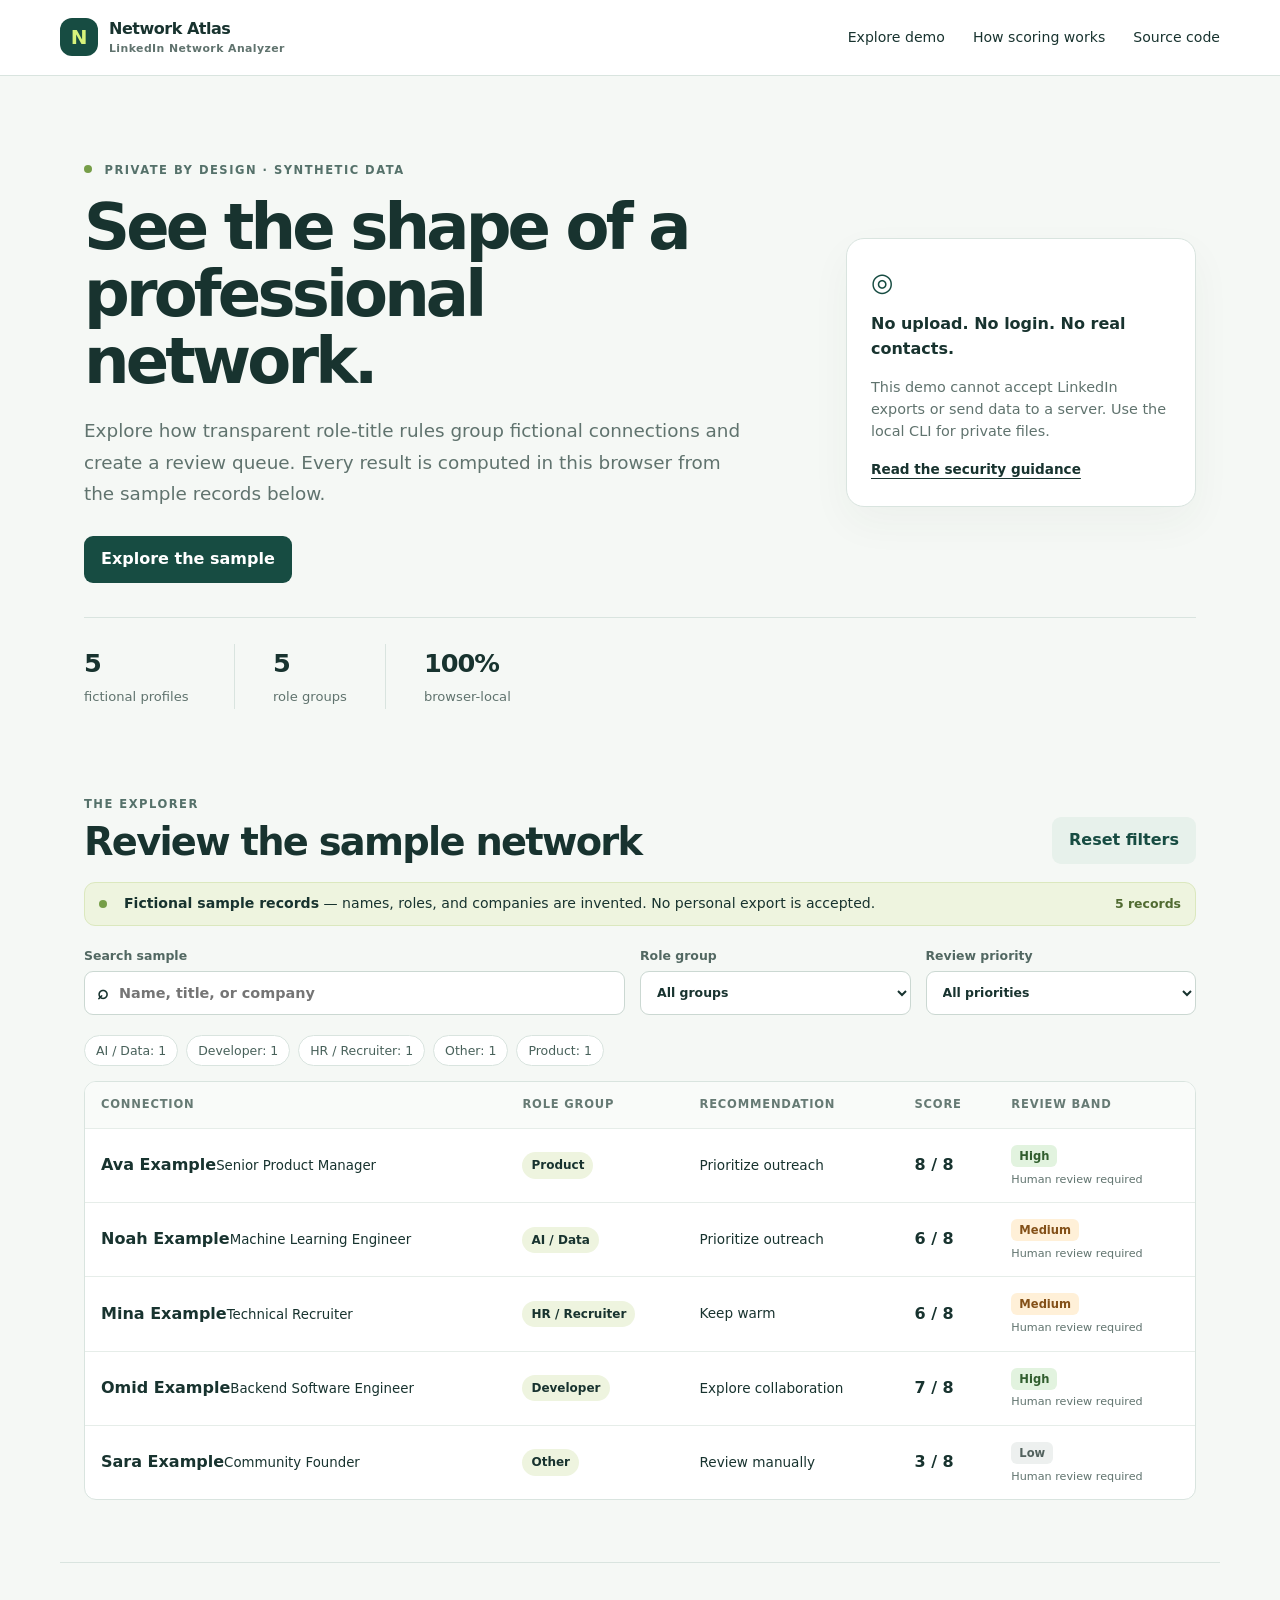
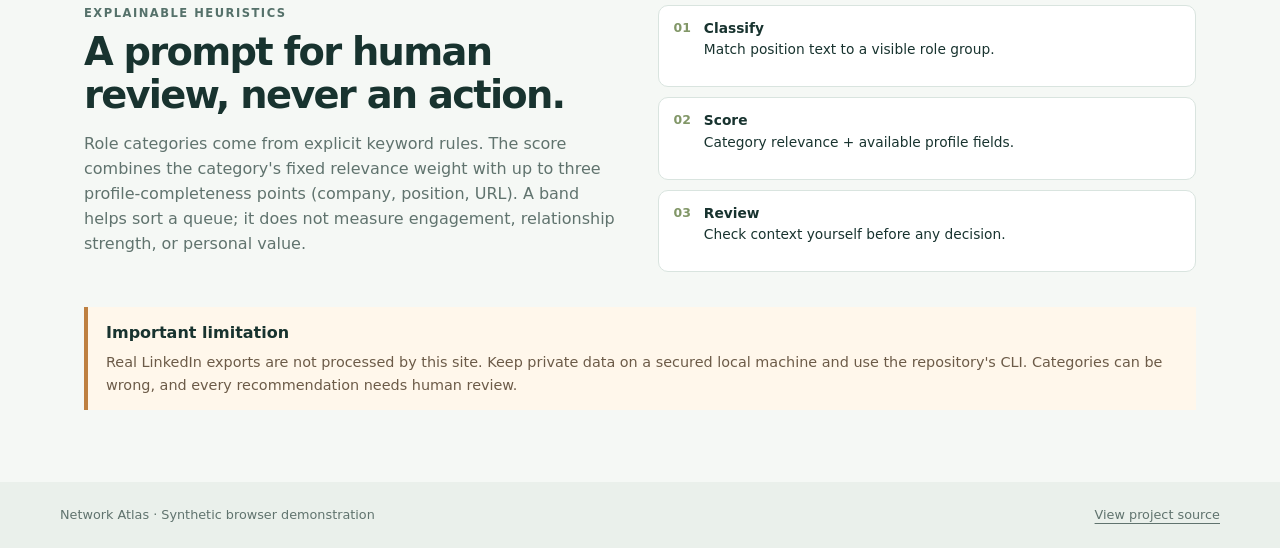
==== docs/index.html @ b071e5e4 "Add interactive network insights Pages demo" ====
<!doctype html>
<html lang="en">
<head>
  <meta charset="utf-8">
  <meta name="viewport" content="width=device-width,initial-scale=1">
  <meta name="referrer" content="no-referrer">
  <meta http-equiv="Content-Security-Policy" content="default-src 'none'; style-src 'self'; script-src 'self'; img-src 'self'; connect-src 'none'; form-action 'none'; base-uri 'none'; object-src 'none">
  <meta name="description" content="Explore explainable, privacy-safe network insights using fictional connection records.">
  <title>Network Atlas — LinkedIn Network Analyzer</title>
  <link rel="icon" href="./favicon.svg" type="image/svg+xml">
  <link rel="stylesheet" href="./style.css">
  <script src="./app.js" defer></script>
</head>
<body>
  <a class="skip-link" href="#workspace">Skip to the demo</a>
  <header class="topbar">
    <a class="brand" href="#top" aria-label="Network Atlas home"><span class="brand-mark" aria-hidden="true">N</span><span>Network Atlas<small>LinkedIn Network Analyzer</small></span></a>
    <nav aria-label="Primary navigation"><a href="#workspace">Explore demo</a><a href="#method">How scoring works</a><a href="https://github.com/AlirezaBelal/linkedin-network-analyzer" rel="noreferrer">Source code</a></nav>
  </header>
  <main id="top">
    <section class="hero" aria-labelledby="page-title">
      <div class="hero-copy"><p class="eyebrow"><span class="pulse"></span> PRIVATE BY DESIGN · SYNTHETIC DATA</p><h1 id="page-title">See the shape of a professional network.</h1><p class="lede">Explore how transparent role-title rules group fictional connections and create a review queue. Every result is computed in this browser from the sample records below.</p><a class="button primary" href="#workspace">Explore the sample</a></div>
      <aside class="privacy-card"><div class="privacy-icon" aria-hidden="true">◎</div><strong>No upload. No login. No real contacts.</strong><p>This demo cannot accept LinkedIn exports or send data to a server. Use the local CLI for private files.</p><a href="https://github.com/AlirezaBelal/linkedin-network-analyzer/blob/master/SECURITY.md" rel="noreferrer">Read the security guidance</a></aside>
      <div class="hero-stats" aria-label="Sample overview"><div><strong id="total-count">0</strong><span>fictional profiles</span></div><div><strong id="category-count">0</strong><span>role groups</span></div><div><strong>100%</strong><span>browser-local</span></div></div>
    </section>
    <section class="workspace" id="workspace" aria-labelledby="workspace-title">
      <div class="section-heading"><div><p class="eyebrow">THE EXPLORER</p><h2 id="workspace-title">Review the sample network</h2></div><button class="button quiet" id="reset" type="button">Reset filters</button></div>
      <div class="sample-banner"><span class="sample-dot" aria-hidden="true"></span><p><strong>Fictional sample records</strong> — names, roles, and companies are invented. No personal export is accepted.</p><span id="result-count" aria-live="polite">5 records</span></div>
      <div class="controls">
        <label class="search-label" for="search">Search sample<span class="search-wrap"><span aria-hidden="true">⌕</span><input id="search" type="search" maxlength="80" placeholder="Name, title, or company"></span></label>
        <label for="category">Role group<select id="category"><option value="all">All groups</option></select></label>
        <label for="priority">Review priority<select id="priority"><option value="all">All priorities</option><option>High</option><option>Medium</option><option>Low</option></select></label>
      </div>
      <div class="insight-row" id="insights" aria-live="polite"></div>
      <div class="table-scroll"><table><caption class="sr-only">Fictional network records and explainable review scores</caption><thead><tr><th scope="col">Connection</th><th scope="col">Role group</th><th scope="col">Recommendation</th><th scope="col">Score</th><th scope="col">Review band</th></tr></thead><tbody id="records"></tbody></table></div>
      <p class="empty" id="empty" hidden>No fictional records match these filters. Clear a filter or reset the explorer.</p>
    </section>
    <section class="method" id="method" aria-labelledby="method-title"><div><p class="eyebrow">EXPLAINABLE HEURISTICS</p><h2 id="method-title">A prompt for human review, never an action.</h2><p>Role categories come from explicit keyword rules. The score combines the category's fixed relevance weight with up to three profile-completeness points (company, position, URL). A band helps sort a queue; it does not measure engagement, relationship strength, or personal value.</p></div><div class="rule-list"><div><span>01</span><p><strong>Classify</strong><br>Match position text to a visible role group.</p></div><div><span>02</span><p><strong>Score</strong><br>Category relevance + available profile fields.</p></div><div><span>03</span><p><strong>Review</strong><br>Check context yourself before any decision.</p></div></div><div class="disclaimer"><strong>Important limitation</strong><p>Real LinkedIn exports are not processed by this site. Keep private data on a secured local machine and use the repository's CLI. Categories can be wrong, and every recommendation needs human review.</p></div></section>
  </main>
  <footer><span>Network Atlas · Synthetic browser demonstration</span><a href="https://github.com/AlirezaBelal/linkedin-network-analyzer" rel="noreferrer">View project source</a></footer>
</body>
</html>
---- docs/style.css ----
:root{color-scheme:light;--ink:#18332f;--muted:#60736e;--line:#d9e4df;--paper:#f5f8f5;--surface:#fff;--green:#174c42;--lime:#d7f27b;--mint:#e7f1eb;--orange:#9b531c;font:16px/1.55 system-ui,-apple-system,"Segoe UI",sans-serif}*{box-sizing:border-box}html{scroll-behavior:smooth}body{margin:0;background:var(--paper);color:var(--ink)}a{color:inherit;text-underline-offset:4px}.skip-link{position:absolute;left:-9999px}.skip-link:focus{left:1rem;top:1rem;z-index:5;background:white;padding:.6rem}.topbar{height:76px;padding:0 max(24px,calc((100% - 1160px)/2));display:flex;align-items:center;justify-content:space-between;background:#fff;border-bottom:1px solid var(--line)}.brand{display:flex;align-items:center;gap:11px;text-decoration:none;font-weight:760;letter-spacing:-.03em}.brand small{display:block;color:var(--muted);font-size:.68rem;font-weight:600;letter-spacing:.04em}.brand-mark{display:grid;place-items:center;width:38px;height:38px;border-radius:12px;background:var(--green);color:var(--lime);font-size:1.25rem}.topbar nav{display:flex;gap:28px;font-size:.88rem}.topbar nav a{text-decoration:none}.topbar nav a:hover{text-decoration:underline}.hero,.workspace,.method{max-width:1160px;margin:auto}.hero{padding:86px 24px 42px;display:grid;grid-template-columns:1fr 350px;gap:30px;align-items:center}.hero-copy{max-width:690px}.eyebrow{font-size:.72rem;letter-spacing:.13em;font-weight:800;color:#55716a;margin:0 0 14px}.pulse,.sample-dot{display:inline-block;width:8px;height:8px;border-radius:50%;background:#769e48;margin-right:7px;vertical-align:1px}h1{font-size:clamp(2.55rem,5vw,4.5rem);line-height:1.05;letter-spacing:-.06em;max-width:760px;margin:0 0 20px}.lede{font-size:1.15rem;line-height:1.7;color:var(--muted);max-width:670px;margin:0 0 27px}.button{border:0;border-radius:9px;padding:11px 17px;font:inherit;font-weight:700;cursor:pointer}.button:focus-visible,input:focus-visible,select:focus-visible,a:focus-visible{outline:3px solid #b16b27;outline-offset:3px}.primary{display:inline-block;background:var(--green);color:#fff;text-decoration:none}.primary:hover{background:#0e3e35}.quiet{background:var(--mint);color:var(--green)}.privacy-card{padding:24px;border:1px solid var(--line);border-radius:18px;background:var(--surface);box-shadow:0 16px 42px #2349370b}.privacy-icon{font-size:1.6rem;color:var(--green);margin-bottom:9px}.privacy-card p{font-size:.9rem;color:var(--muted)}.privacy-card a{font-size:.85rem;font-weight:700}.hero-stats{grid-column:1/-1;display:flex;gap:0;border-top:1px solid var(--line);padding-top:26px;margin-top:4px}.hero-stats div{min-width:150px;padding-right:38px}.hero-stats div+div{border-left:1px solid var(--line);padding-left:38px}.hero-stats strong{display:block;font-size:1.6rem;letter-spacing:-.04em}.hero-stats span{font-size:.82rem;color:var(--muted)}.workspace{padding:45px 24px 62px}.section-heading{display:flex;justify-content:space-between;align-items:end;margin-bottom:18px}.section-heading h2,.method h2{font-size:clamp(1.8rem,3vw,2.5rem);letter-spacing:-.045em;line-height:1.13;margin:0}.section-heading .eyebrow,.method .eyebrow{margin-bottom:7px}.sample-banner{display:flex;align-items:center;gap:10px;background:#eef4df;border:1px solid #dbe8be;border-radius:11px;padding:10px 14px;margin-bottom:18px;font-size:.88rem}.sample-banner p{margin:0;flex:1}.sample-banner>span:last-child{font-size:.78rem;font-weight:700;color:#506a31;white-space:nowrap}.controls{display:grid;grid-template-columns:2fr 1fr 1fr;gap:15px;margin:20px 0}.controls label{font-size:.78rem;font-weight:750;color:#526862}.controls select,.search-wrap{display:flex;width:100%;margin-top:6px;height:44px;align-items:center;border:1px solid #cbd8d2;border-radius:9px;background:#fff;padding:0 12px;color:var(--ink);font:inherit}.controls select{display:block}.search-wrap{gap:9px;font-size:1.2rem}.search-wrap input{width:100%;border:0;outline:0;font:inherit;font-size:.9rem;color:var(--ink)}.insight-row{display:flex;flex-wrap:wrap;gap:8px;margin:15px 0}.insight-chip{background:#fff;border:1px solid var(--line);border-radius:999px;padding:5px 11px;font-size:.78rem;color:#48615a}.table-scroll{overflow:auto;background:#fff;border:1px solid var(--line);border-radius:12px}table{width:100%;border-collapse:collapse;text-align:left;min-width:720px}th,td{padding:14px 16px;border-bottom:1px solid #e6ede9}th{font-size:.72rem;text-transform:uppercase;letter-spacing:.07em;color:#667a74;background:#f9fbf9}tbody tr:last-child td{border-bottom:0}.person{font-weight:750}.person small{display:block;color:var(--muted);font-weight:450}.group{display:inline-block;background:#eef4df;border-radius:999px;padding:4px 9px;font-size:.75rem;font-weight:700}.recommendation{font-size:.85rem}.score{font-variant-numeric:tabular-nums;font-weight:750}.band{font-size:.72rem;font-weight:800;padding:4px 8px;border-radius:6px}.band.high{background:#e2f3df;color:#315e2e}.band.medium{background:#fff0d8;color:#835018}.band.low{background:#edf0ef;color:#53625e}.review-note{display:block;color:var(--muted);font-size:.7rem;margin-top:3px}.empty{padding:25px;text-align:center;color:var(--muted)}.method{padding:42px 24px 72px;display:grid;grid-template-columns:1fr 1fr;gap:35px;border-top:1px solid var(--line)}.method>div:first-child p:last-child{color:var(--muted);max-width:570px}.rule-list{display:grid;gap:10px}.rule-list>div{display:flex;gap:13px;align-items:start;background:#fff;border:1px solid var(--line);border-radius:10px;padding:12px 15px}.rule-list>div>span{font-size:.78rem;font-weight:800;color:#829768}.rule-list p{margin:0;font-size:.86rem}.disclaimer{grid-column:1/-1;border-left:4px solid #be8041;background:#fff7eb;padding:14px 18px}.disclaimer p{margin:5px 0 0;color:#6c5b48;font-size:.9rem}footer{padding:23px max(24px,calc((100% - 1160px)/2));display:flex;justify-content:space-between;background:#eaf0eb;font-size:.8rem;color:var(--muted)}.sr-only{position:absolute;width:1px;height:1px;padding:0;margin:-1px;overflow:hidden;clip:rect(0,0,0,0);white-space:nowrap;border:0}@media(max-width:760px){.topbar{height:auto;min-height:68px;padding:12px 18px;align-items:flex-start}.topbar nav{gap:12px;flex-wrap:wrap;justify-content:flex-end;font-size:.75rem;max-width:240px}.hero{padding:58px 18px 25px;grid-template-columns:1fr}.privacy-card{max-width:480px}.hero-stats{grid-column:auto;flex-wrap:wrap;gap:15px}.hero-stats div{padding-right:20px;min-width:110px}.hero-stats div+div{padding-left:20px}.workspace{padding:30px 14px 40px}.section-heading{align-items:center}.controls{grid-template-columns:1fr}.method{padding:36px 18px 48px;grid-template-columns:1fr}.disclaimer{grid-column:auto}footer{padding:18px;gap:10px;flex-wrap:wrap}}@media(prefers-reduced-motion:reduce){html{scroll-behavior:auto}}
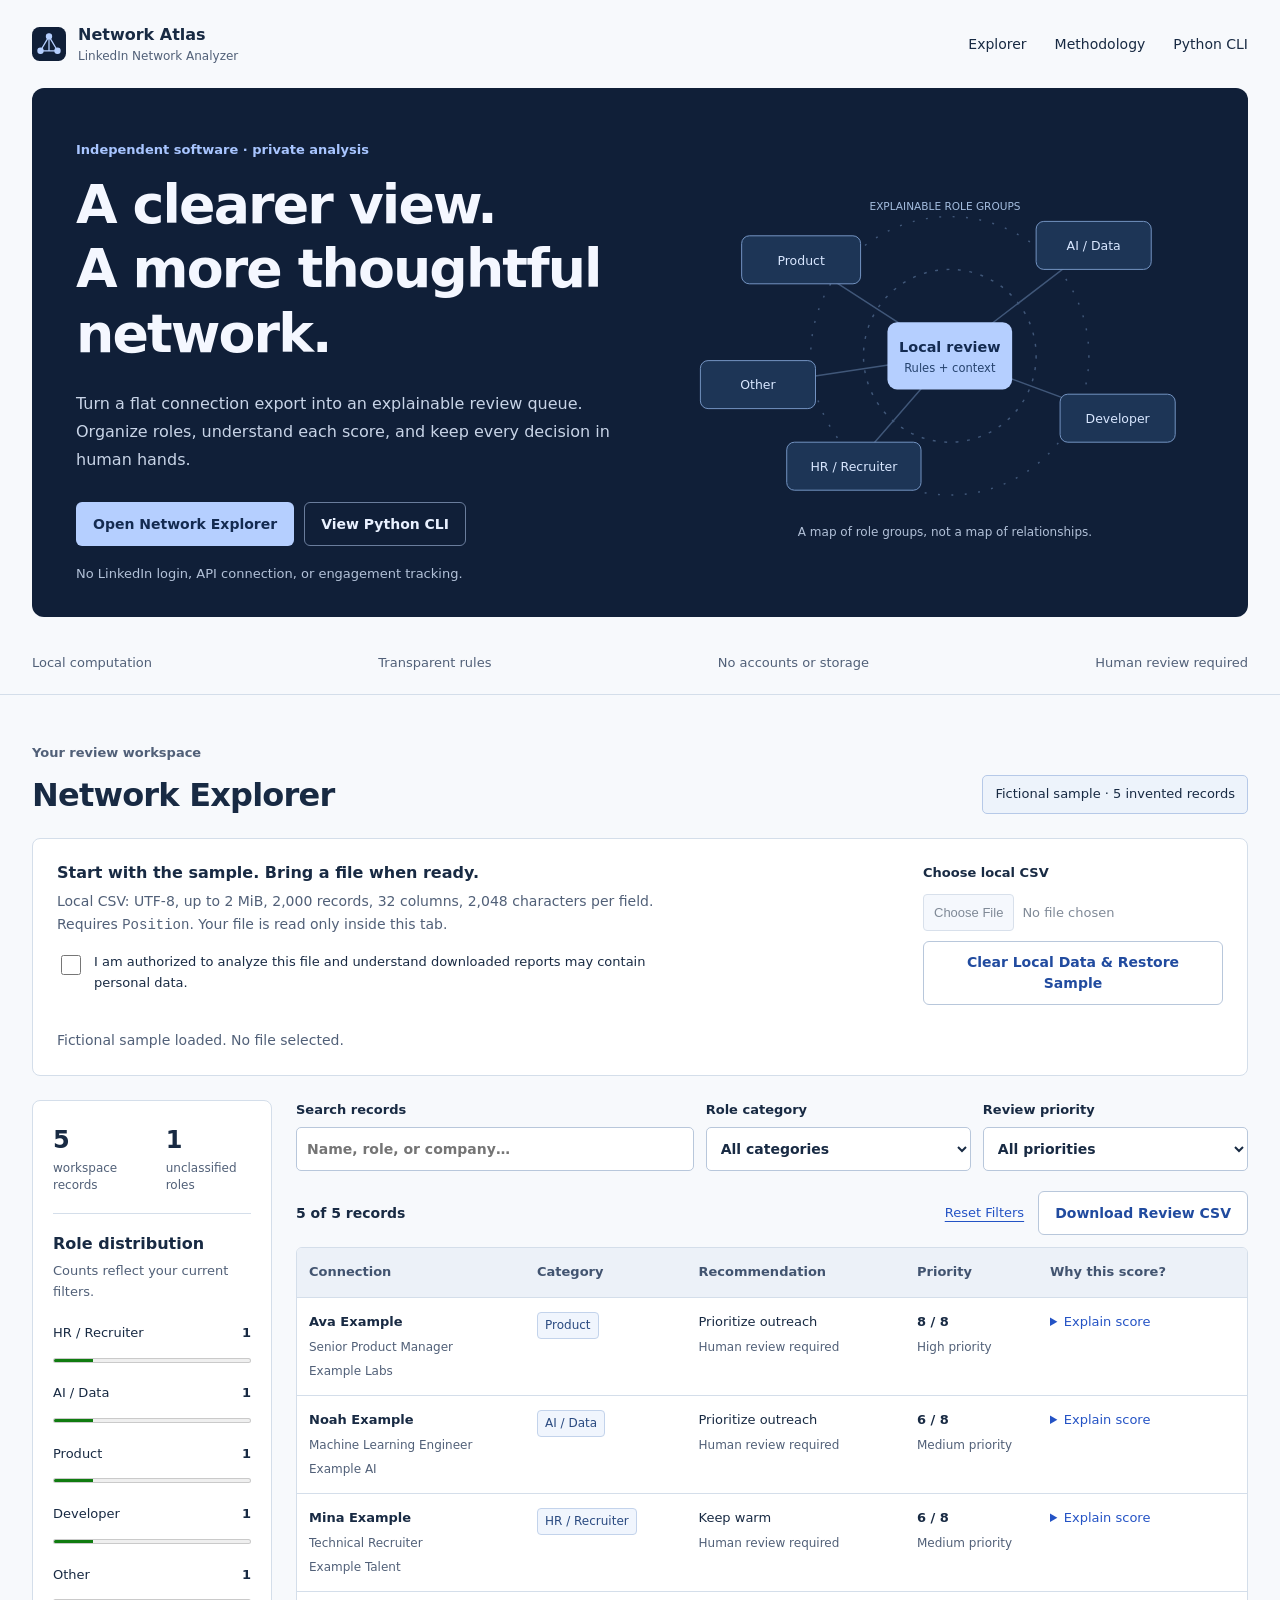
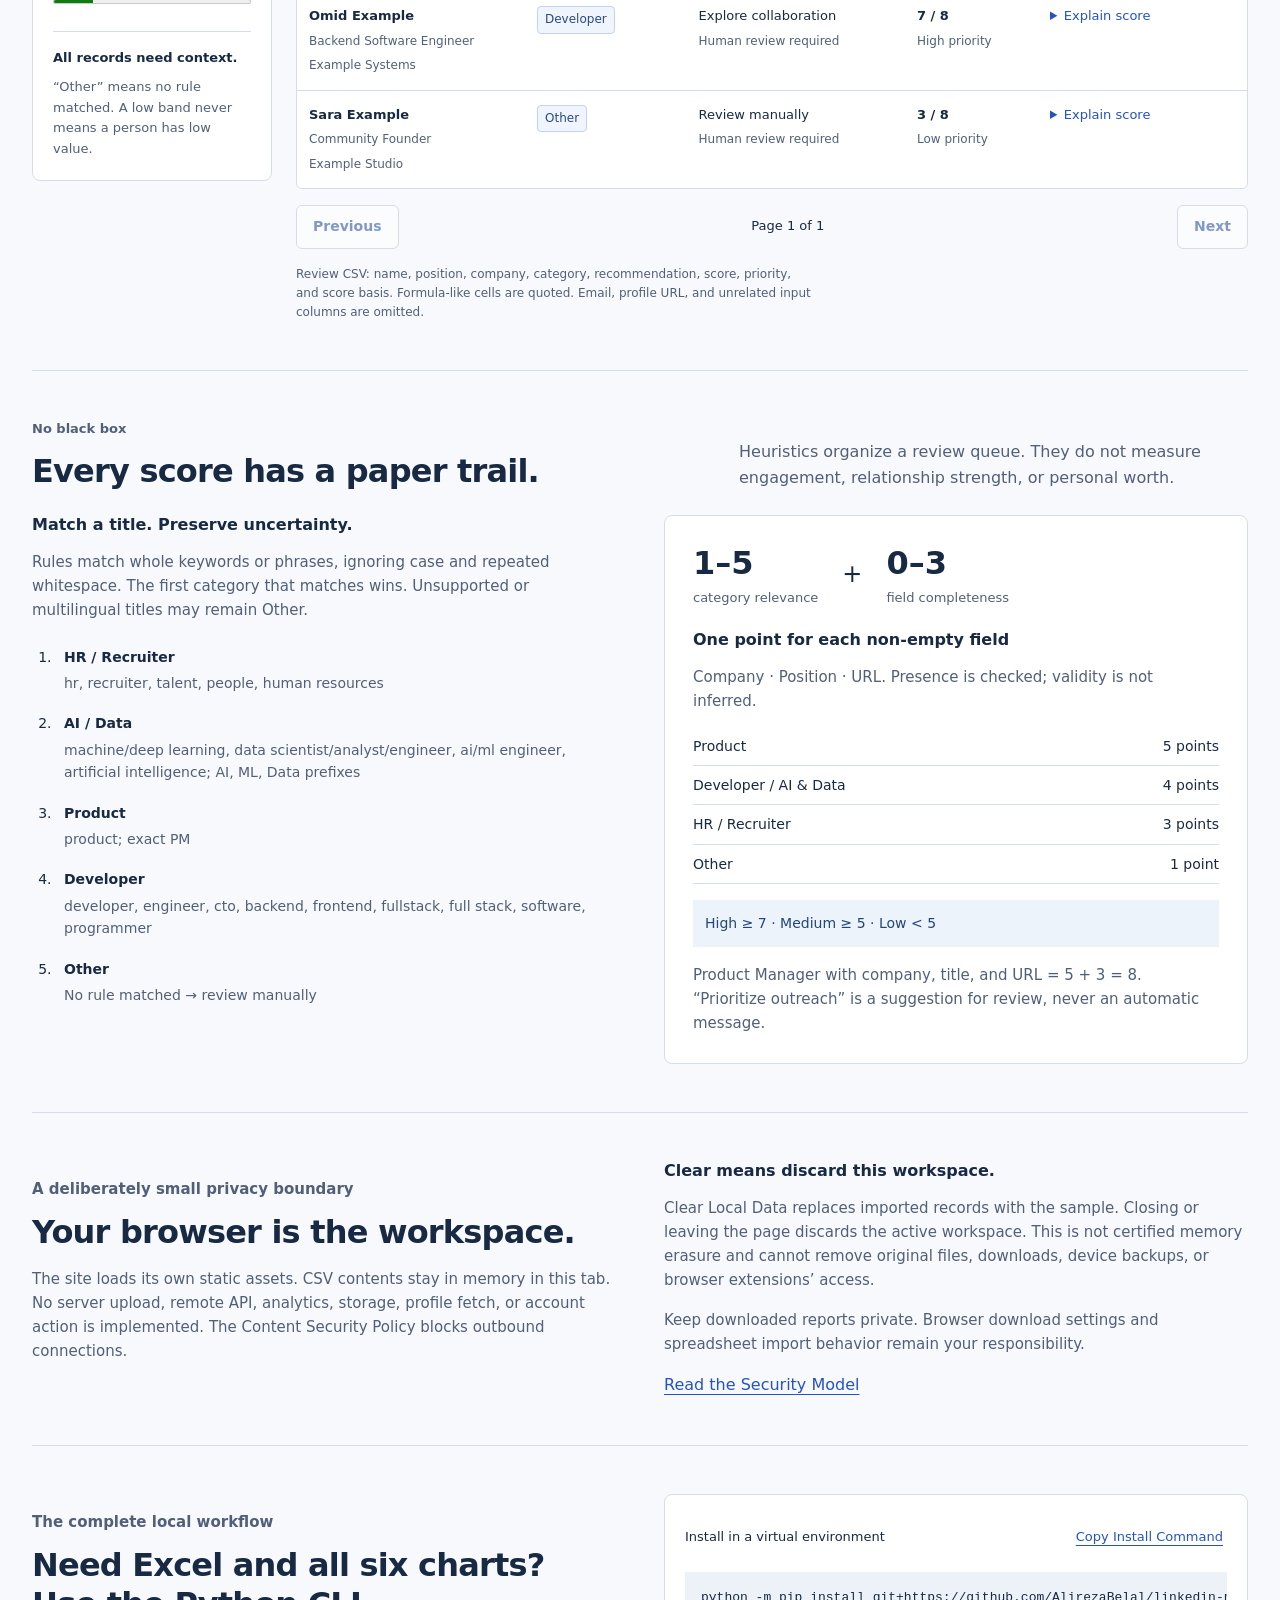
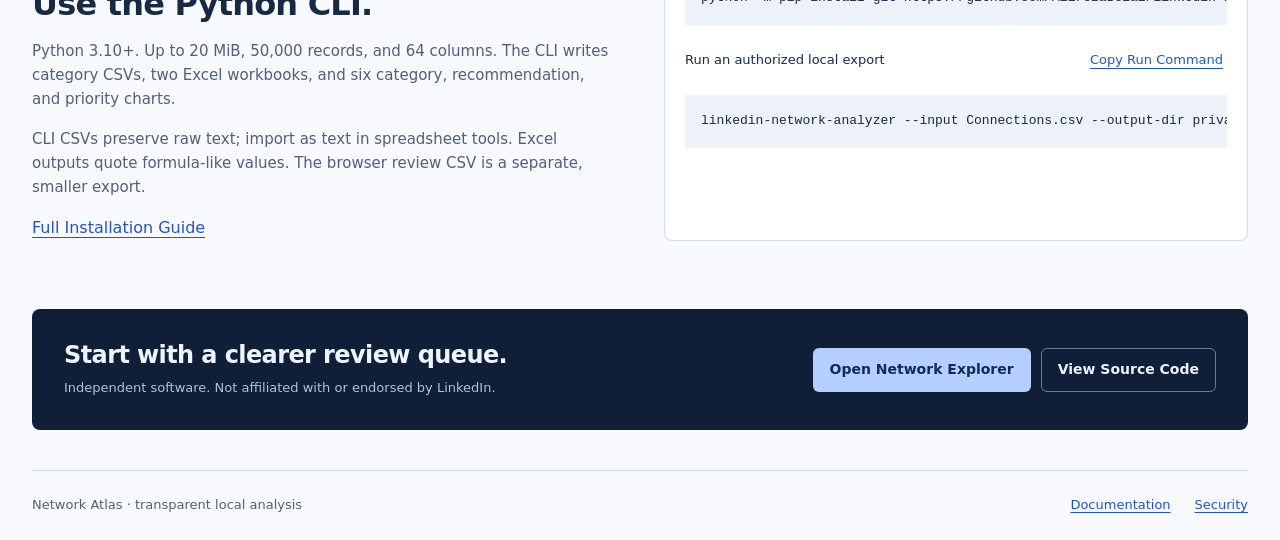
==== commit 9d4fdd4f: "Release Network Atlas local CSV workspace and explainable rule hardening" ====
--- a/docs/index.html
+++ b/docs/index.html
@@ -1,43 +1,19 @@
 <!doctype html>
-<html lang="en">
-<head>
-  <meta charset="utf-8">
-  <meta name="viewport" content="width=device-width,initial-scale=1">
-  <meta name="referrer" content="no-referrer">
-  <meta http-equiv="Content-Security-Policy" content="default-src 'none'; style-src 'self'; script-src 'self'; img-src 'self'; connect-src 'none'; form-action 'none'; base-uri 'none'; object-src 'none">
-  <meta name="description" content="Explore explainable, privacy-safe network insights using fictional connection records.">
-  <title>Network Atlas — LinkedIn Network Analyzer</title>
-  <link rel="icon" href="./favicon.svg" type="image/svg+xml">
-  <link rel="stylesheet" href="./style.css">
-  <script src="./app.js" defer></script>
-</head>
-<body>
-  <a class="skip-link" href="#workspace">Skip to the demo</a>
-  <header class="topbar">
-    <a class="brand" href="#top" aria-label="Network Atlas home"><span class="brand-mark" aria-hidden="true">N</span><span>Network Atlas<small>LinkedIn Network Analyzer</small></span></a>
-    <nav aria-label="Primary navigation"><a href="#workspace">Explore demo</a><a href="#method">How scoring works</a><a href="https://github.com/AlirezaBelal/linkedin-network-analyzer" rel="noreferrer">Source code</a></nav>
-  </header>
-  <main id="top">
-    <section class="hero" aria-labelledby="page-title">
-      <div class="hero-copy"><p class="eyebrow"><span class="pulse"></span> PRIVATE BY DESIGN · SYNTHETIC DATA</p><h1 id="page-title">See the shape of a professional network.</h1><p class="lede">Explore how transparent role-title rules group fictional connections and create a review queue. Every result is computed in this browser from the sample records below.</p><a class="button primary" href="#workspace">Explore the sample</a></div>
-      <aside class="privacy-card"><div class="privacy-icon" aria-hidden="true">◎</div><strong>No upload. No login. No real contacts.</strong><p>This demo cannot accept LinkedIn exports or send data to a server. Use the local CLI for private files.</p><a href="https://github.com/AlirezaBelal/linkedin-network-analyzer/blob/master/SECURITY.md" rel="noreferrer">Read the security guidance</a></aside>
-      <div class="hero-stats" aria-label="Sample overview"><div><strong id="total-count">0</strong><span>fictional profiles</span></div><div><strong id="category-count">0</strong><span>role groups</span></div><div><strong>100%</strong><span>browser-local</span></div></div>
-    </section>
-    <section class="workspace" id="workspace" aria-labelledby="workspace-title">
-      <div class="section-heading"><div><p class="eyebrow">THE EXPLORER</p><h2 id="workspace-title">Review the sample network</h2></div><button class="button quiet" id="reset" type="button">Reset filters</button></div>
-      <div class="sample-banner"><span class="sample-dot" aria-hidden="true"></span><p><strong>Fictional sample records</strong> — names, roles, and companies are invented. No personal export is accepted.</p><span id="result-count" aria-live="polite">5 records</span></div>
-      <div class="controls">
-        <label class="search-label" for="search">Search sample<span class="search-wrap"><span aria-hidden="true">⌕</span><input id="search" type="search" maxlength="80" placeholder="Name, title, or company"></span></label>
-        <label for="category">Role group<select id="category"><option value="all">All groups</option></select></label>
-        <label for="priority">Review priority<select id="priority"><option value="all">All priorities</option><option>High</option><option>Medium</option><option>Low</option></select></label>
-      </div>
-      <div class="insight-row" id="insights" aria-live="polite"></div>
-      <div class="table-scroll"><table><caption class="sr-only">Fictional network records and explainable review scores</caption><thead><tr><th scope="col">Connection</th><th scope="col">Role group</th><th scope="col">Recommendation</th><th scope="col">Score</th><th scope="col">Review band</th></tr></thead><tbody id="records"></tbody></table></div>
-      <p class="empty" id="empty" hidden>No fictional records match these filters. Clear a filter or reset the explorer.</p>
-    </section>
-    <section class="method" id="method" aria-labelledby="method-title"><div><p class="eyebrow">EXPLAINABLE HEURISTICS</p><h2 id="method-title">A prompt for human review, never an action.</h2><p>Role categories come from explicit keyword rules. The score combines the category's fixed relevance weight with up to three profile-completeness points (company, position, URL). A band helps sort a queue; it does not measure engagement, relationship strength, or personal value.</p></div><div class="rule-list"><div><span>01</span><p><strong>Classify</strong><br>Match position text to a visible role group.</p></div><div><span>02</span><p><strong>Score</strong><br>Category relevance + available profile fields.</p></div><div><span>03</span><p><strong>Review</strong><br>Check context yourself before any decision.</p></div></div><div class="disclaimer"><strong>Important limitation</strong><p>Real LinkedIn exports are not processed by this site. Keep private data on a secured local machine and use the repository's CLI. Categories can be wrong, and every recommendation needs human review.</p></div></section>
-  </main>
-  <footer><span>Network Atlas · Synthetic browser demonstration</span><a href="https://github.com/AlirezaBelal/linkedin-network-analyzer" rel="noreferrer">View project source</a></footer>
-</body>
-</html>
-
+<html lang="en"><head><meta charset="utf-8"><meta name="viewport" content="width=device-width,initial-scale=1"><meta name="referrer" content="no-referrer">
+<meta http-equiv="Content-Security-Policy" content="default-src 'none'; style-src 'self'; script-src 'self'; img-src 'self'; connect-src 'none'; form-action 'none'; base-uri 'none'; object-src 'none'">
+<title>Network Atlas — Local, Explainable Network Review</title><meta name="description" content="Organize an authorized connection export in your browser or Python CLI. Transparent rules, explainable review scores, no LinkedIn connection."><link rel="canonical" href="https://alirezabelal.github.io/linkedin-network-analyzer/"><meta property="og:title" content="Network Atlas"><meta property="og:description" content="A clear review queue. A private workspace. Transparent rules."><meta property="og:type" content="website"><meta name="theme-color" content="#101f38"><link rel="icon" href="./favicon.svg" type="image/svg+xml"><link rel="stylesheet" href="./style.css"><script src="./app.js" defer></script></head>
+<body><a class="skip" href="#workspace">Skip to Network Explorer</a><header class="topbar shell"><a class="brand" href="#top"><img src="./favicon.svg" width="34" height="34" alt=""><span>Network Atlas<small>LinkedIn Network Analyzer</small></span></a><nav aria-label="Primary"><a href="#workspace">Explorer</a><a href="#method">Methodology</a><a href="#install">Python CLI</a></nav></header>
+<main id="top"><section class="hero shell" aria-labelledby="page-title"><div><p class="kicker">Independent software · private analysis</p><h1 id="page-title">A clearer view.<br>A more thoughtful network.</h1><p class="lede">Turn a flat connection export into an explainable review queue. Organize roles, understand each score, and keep every decision in human hands.</p><div class="actions"><a class="button primary" href="#workspace">Open Network Explorer</a><a class="button inverse" href="https://github.com/AlirezaBelal/linkedin-network-analyzer">View Python CLI</a></div><p class="hero-note">No LinkedIn login, API connection, or engagement tracking.</p></div><figure class="atlas"><img src="./atlas.svg" width="540" height="350" alt="Five rule-based role groups around a local review workspace; schematic, not a relationship graph."><figcaption>A map of role groups, not a map of relationships.</figcaption></figure></section>
+<div class="trust"><div class="shell trust-inner"><span>Local computation</span><span>Transparent rules</span><span>No accounts or storage</span><span>Human review required</span></div></div>
+<section id="workspace" class="workspace shell" aria-labelledby="workspace-title" tabindex="-1"><div class="section-head"><div><p class="kicker">Your review workspace</p><h2 id="workspace-title">Network Explorer</h2></div><span class="status" id="dataset-label">Fictional sample · 5 invented records</span></div><noscript><p class="notice">JavaScript is required for the explorer. Use the Python CLI below instead.</p></noscript>
+<div class="local-panel"><div><h3>Start with the sample. Bring a file when ready.</h3><p>Local CSV: UTF-8, up to 2 MiB, 2,000 records, 32 columns, 2,048 characters per field. Requires <code>Position</code>. Your file is read only inside this tab.</p><label class="consent"><input id="consent" type="checkbox"> I am authorized to analyze this file and understand downloaded reports may contain personal data.</label></div><div class="file-actions"><label for="local-file">Choose local CSV</label><input id="local-file" type="file" accept=".csv,text/csv" disabled aria-describedby="file-state"><button id="restore" class="button quiet" type="button">Clear Local Data &amp; Restore Sample</button></div><p id="file-state" class="file-state" role="status" aria-live="polite">Fictional sample loaded. No file selected.</p><p id="file-error" class="error" tabindex="-1" role="alert" hidden></p></div>
+<div class="workspace-grid"><aside class="overview" aria-label="Filtered role distribution"><div class="stat-line"><div><strong id="total-count">5</strong><span>workspace records</span></div><div><strong id="review-count">1</strong><span>unclassified roles</span></div></div><h3>Role distribution</h3><p>Counts reflect your current filters.</p><ul id="distribution" class="distribution"></ul><div class="side-note"><strong>All records need context.</strong><p>“Other” means no rule matched. A low band never means a person has low value.</p></div></aside>
+<div class="results"><div class="controls"><label for="search">Search records<input id="search" name="search" type="search" maxlength="120" autocomplete="off" placeholder="Name, role, or company…"></label><label for="category">Role category<select id="category" name="category"><option value="all">All categories</option></select></label><label for="priority">Review priority<select id="priority" name="priority"><option value="all">All priorities</option><option>High</option><option>Medium</option><option>Low</option></select></label></div>
+<div class="result-toolbar"><h3 id="results-heading" tabindex="-1"><span id="result-count" role="status" aria-live="polite">5 records</span></h3><div class="actions"><button id="reset" class="text-button" type="button">Reset Filters</button><button id="export" class="button quiet" type="button">Download Review CSV</button></div></div>
+<div class="table-wrap" tabindex="0" role="region" aria-label="Network review results; scroll horizontally if needed"><table><caption class="sr-only">Role categories, recommendations, and score explanations. No profile URLs are opened.</caption><thead><tr><th scope="col">Connection</th><th scope="col">Category</th><th scope="col">Recommendation</th><th scope="col">Priority</th><th scope="col">Why this score?</th></tr></thead><tbody id="records"></tbody></table></div>
+<div id="empty" class="empty" hidden><h3>No records match these filters.</h3><p>Try a broader search or clear the category and priority selections.</p><button id="empty-reset" class="button quiet" type="button">Clear Filters</button></div><div class="pagination"><button id="prev" class="button quiet" type="button">Previous</button><span id="page-count">Page 1 of 1</span><button id="next" class="button quiet" type="button">Next</button></div><p class="caption">Review CSV: name, position, company, category, recommendation, score, priority, and score basis. Formula-like cells are quoted. Email, profile URL, and unrelated input columns are omitted.</p></div></div></section>
+<section id="method" class="method shell"><div class="section-head"><div><p class="kicker">No black box</p><h2>Every score has a paper trail.</h2></div><p>Heuristics organize a review queue. They do not measure engagement, relationship strength, or personal worth.</p></div><div class="method-grid"><div><h3>Match a title. Preserve uncertainty.</h3><p>Rules match whole keywords or phrases, ignoring case and repeated whitespace. The first category that matches wins. Unsupported or multilingual titles may remain Other.</p><ol class="rule-order"><li><strong>HR / Recruiter</strong><span>hr, recruiter, talent, people, human resources</span></li><li><strong>AI / Data</strong><span>machine/deep learning, data scientist/analyst/engineer, ai/ml engineer, artificial intelligence; AI, ML, Data prefixes</span></li><li><strong>Product</strong><span>product; exact PM</span></li><li><strong>Developer</strong><span>developer, engineer, cto, backend, frontend, fullstack, full stack, software, programmer</span></li><li><strong>Other</strong><span>No rule matched → review manually</span></li></ol></div><div class="score-panel"><p class="formula"><span>1–5<small>category relevance</small></span><b>+</b><span>0–3<small>field completeness</small></span></p><h3>One point for each non-empty field</h3><p>Company · Position · URL. Presence is checked; validity is not inferred.</p><dl><div><dt>Product</dt><dd>5 points</dd></div><div><dt>Developer / AI &amp; Data</dt><dd>4 points</dd></div><div><dt>HR / Recruiter</dt><dd>3 points</dd></div><div><dt>Other</dt><dd>1 point</dd></div></dl><p class="bands">High ≥ 7 · Medium ≥ 5 · Low &lt; 5</p><p>Product Manager with company, title, and URL = 5 + 3 = 8. “Prioritize outreach” is a suggestion for review, never an automatic message.</p></div></div></section>
+<section id="privacy" class="privacy shell"><div><p class="kicker">A deliberately small privacy boundary</p><h2>Your browser is the workspace.</h2><p>The site loads its own static assets. CSV contents stay in memory in this tab. No server upload, remote API, analytics, storage, profile fetch, or account action is implemented. The Content Security Policy blocks outbound connections.</p></div><div><h3>Clear means discard this workspace.</h3><p>Clear Local Data replaces imported records with the sample. Closing or leaving the page discards the active workspace. This is not certified memory erasure and cannot remove original files, downloads, device backups, or browser extensions’ access.</p><p>Keep downloaded reports private. Browser download settings and spreadsheet import behavior remain your responsibility.</p><a href="https://github.com/AlirezaBelal/linkedin-network-analyzer/blob/master/SECURITY.md">Read the Security Model</a></div></section>
+<section id="install" class="install shell"><div><p class="kicker">The complete local workflow</p><h2>Need Excel and all six charts?<br>Use the Python CLI.</h2><p>Python 3.10+. Up to 20 MiB, 50,000 records, and 64 columns. The CLI writes category CSVs, two Excel workbooks, and six category, recommendation, and priority charts.</p><p>CLI CSVs preserve raw text; import as text in spreadsheet tools. Excel outputs quote formula-like values. The browser review CSV is a separate, smaller export.</p><a href="https://github.com/AlirezaBelal/linkedin-network-analyzer#quick-start">Full Installation Guide</a></div><div class="commands"><div><span>Install in a virtual environment</span><button type="button" data-copy="install-command" class="text-button">Copy Install Command</button></div><pre><code id="install-command">python -m pip install git+https://github.com/AlirezaBelal/linkedin-network-analyzer.git</code></pre><div><span>Run an authorized local export</span><button type="button" data-copy="run-command" class="text-button">Copy Run Command</button></div><pre><code id="run-command">linkedin-network-analyzer --input Connections.csv --output-dir private-output --step all</code></pre><p id="copy-state" role="status" aria-live="polite"></p></div></section>
+<section class="final shell"><div><h2>Start with a clearer review queue.</h2><p>Independent software. Not affiliated with or endorsed by LinkedIn.</p></div><div class="actions"><a class="button primary" href="#workspace">Open Network Explorer</a><a class="button inverse" href="https://github.com/AlirezaBelal/linkedin-network-analyzer">View Source Code</a></div></section></main>
+<footer class="shell"><span>Network Atlas · transparent local analysis</span><a href="https://github.com/AlirezaBelal/linkedin-network-analyzer/blob/master/README.md">Documentation</a><a href="https://github.com/AlirezaBelal/linkedin-network-analyzer/blob/master/SECURITY.md">Security</a></footer></body></html>
--- a/docs/style.css
+++ b/docs/style.css
@@ -1,2 +1,3 @@
-:root{color-scheme:light;--ink:#18332f;--muted:#60736e;--line:#d9e4df;--paper:#f5f8f5;--surface:#fff;--green:#174c42;--lime:#d7f27b;--mint:#e7f1eb;--orange:#9b531c;font:16px/1.55 system-ui,-apple-system,"Segoe UI",sans-serif}*{box-sizing:border-box}html{scroll-behavior:smooth}body{margin:0;background:var(--paper);color:var(--ink)}a{color:inherit;text-underline-offset:4px}.skip-link{position:absolute;left:-9999px}.skip-link:focus{left:1rem;top:1rem;z-index:5;background:white;padding:.6rem}.topbar{height:76px;padding:0 max(24px,calc((100% - 1160px)/2));display:flex;align-items:center;justify-content:space-between;background:#fff;border-bottom:1px solid var(--line)}.brand{display:flex;align-items:center;gap:11px;text-decoration:none;font-weight:760;letter-spacing:-.03em}.brand small{display:block;color:var(--muted);font-size:.68rem;font-weight:600;letter-spacing:.04em}.brand-mark{display:grid;place-items:center;width:38px;height:38px;border-radius:12px;background:var(--green);color:var(--lime);font-size:1.25rem}.topbar nav{display:flex;gap:28px;font-size:.88rem}.topbar nav a{text-decoration:none}.topbar nav a:hover{text-decoration:underline}.hero,.workspace,.method{max-width:1160px;margin:auto}.hero{padding:86px 24px 42px;display:grid;grid-template-columns:1fr 350px;gap:30px;align-items:center}.hero-copy{max-width:690px}.eyebrow{font-size:.72rem;letter-spacing:.13em;font-weight:800;color:#55716a;margin:0 0 14px}.pulse,.sample-dot{display:inline-block;width:8px;height:8px;border-radius:50%;background:#769e48;margin-right:7px;vertical-align:1px}h1{font-size:clamp(2.55rem,5vw,4.5rem);line-height:1.05;letter-spacing:-.06em;max-width:760px;margin:0 0 20px}.lede{font-size:1.15rem;line-height:1.7;color:var(--muted);max-width:670px;margin:0 0 27px}.button{border:0;border-radius:9px;padding:11px 17px;font:inherit;font-weight:700;cursor:pointer}.button:focus-visible,input:focus-visible,select:focus-visible,a:focus-visible{outline:3px solid #b16b27;outline-offset:3px}.primary{display:inline-block;background:var(--green);color:#fff;text-decoration:none}.primary:hover{background:#0e3e35}.quiet{background:var(--mint);color:var(--green)}.privacy-card{padding:24px;border:1px solid var(--line);border-radius:18px;background:var(--surface);box-shadow:0 16px 42px #2349370b}.privacy-icon{font-size:1.6rem;color:var(--green);margin-bottom:9px}.privacy-card p{font-size:.9rem;color:var(--muted)}.privacy-card a{font-size:.85rem;font-weight:700}.hero-stats{grid-column:1/-1;display:flex;gap:0;border-top:1px solid var(--line);padding-top:26px;margin-top:4px}.hero-stats div{min-width:150px;padding-right:38px}.hero-stats div+div{border-left:1px solid var(--line);padding-left:38px}.hero-stats strong{display:block;font-size:1.6rem;letter-spacing:-.04em}.hero-stats span{font-size:.82rem;color:var(--muted)}.workspace{padding:45px 24px 62px}.section-heading{display:flex;justify-content:space-between;align-items:end;margin-bottom:18px}.section-heading h2,.method h2{font-size:clamp(1.8rem,3vw,2.5rem);letter-spacing:-.045em;line-height:1.13;margin:0}.section-heading .eyebrow,.method .eyebrow{margin-bottom:7px}.sample-banner{display:flex;align-items:center;gap:10px;background:#eef4df;border:1px solid #dbe8be;border-radius:11px;padding:10px 14px;margin-bottom:18px;font-size:.88rem}.sample-banner p{margin:0;flex:1}.sample-banner>span:last-child{font-size:.78rem;font-weight:700;color:#506a31;white-space:nowrap}.controls{display:grid;grid-template-columns:2fr 1fr 1fr;gap:15px;margin:20px 0}.controls label{font-size:.78rem;font-weight:750;color:#526862}.controls select,.search-wrap{display:flex;width:100%;margin-top:6px;height:44px;align-items:center;border:1px solid #cbd8d2;border-radius:9px;background:#fff;padding:0 12px;color:var(--ink);font:inherit}.controls select{display:block}.search-wrap{gap:9px;font-size:1.2rem}.search-wrap input{width:100%;border:0;outline:0;font:inherit;font-size:.9rem;color:var(--ink)}.insight-row{display:flex;flex-wrap:wrap;gap:8px;margin:15px 0}.insight-chip{background:#fff;border:1px solid var(--line);border-radius:999px;padding:5px 11px;font-size:.78rem;color:#48615a}.table-scroll{overflow:auto;background:#fff;border:1px solid var(--line);border-radius:12px}table{width:100%;border-collapse:collapse;text-align:left;min-width:720px}th,td{padding:14px 16px;border-bottom:1px solid #e6ede9}th{font-size:.72rem;text-transform:uppercase;letter-spacing:.07em;color:#667a74;background:#f9fbf9}tbody tr:last-child td{border-bottom:0}.person{font-weight:750}.person small{display:block;color:var(--muted);font-weight:450}.group{display:inline-block;background:#eef4df;border-radius:999px;padding:4px 9px;font-size:.75rem;font-weight:700}.recommendation{font-size:.85rem}.score{font-variant-numeric:tabular-nums;font-weight:750}.band{font-size:.72rem;font-weight:800;padding:4px 8px;border-radius:6px}.band.high{background:#e2f3df;color:#315e2e}.band.medium{background:#fff0d8;color:#835018}.band.low{background:#edf0ef;color:#53625e}.review-note{display:block;color:var(--muted);font-size:.7rem;margin-top:3px}.empty{padding:25px;text-align:center;color:var(--muted)}.method{padding:42px 24px 72px;display:grid;grid-template-columns:1fr 1fr;gap:35px;border-top:1px solid var(--line)}.method>div:first-child p:last-child{color:var(--muted);max-width:570px}.rule-list{display:grid;gap:10px}.rule-list>div{display:flex;gap:13px;align-items:start;background:#fff;border:1px solid var(--line);border-radius:10px;padding:12px 15px}.rule-list>div>span{font-size:.78rem;font-weight:800;color:#829768}.rule-list p{margin:0;font-size:.86rem}.disclaimer{grid-column:1/-1;border-left:4px solid #be8041;background:#fff7eb;padding:14px 18px}.disclaimer p{margin:5px 0 0;color:#6c5b48;font-size:.9rem}footer{padding:23px max(24px,calc((100% - 1160px)/2));display:flex;justify-content:space-between;background:#eaf0eb;font-size:.8rem;color:var(--muted)}.sr-only{position:absolute;width:1px;height:1px;padding:0;margin:-1px;overflow:hidden;clip:rect(0,0,0,0);white-space:nowrap;border:0}@media(max-width:760px){.topbar{height:auto;min-height:68px;padding:12px 18px;align-items:flex-start}.topbar nav{gap:12px;flex-wrap:wrap;justify-content:flex-end;font-size:.75rem;max-width:240px}.hero{padding:58px 18px 25px;grid-template-columns:1fr}.privacy-card{max-width:480px}.hero-stats{grid-column:auto;flex-wrap:wrap;gap:15px}.hero-stats div{padding-right:20px;min-width:110px}.hero-stats div+div{padding-left:20px}.workspace{padding:30px 14px 40px}.section-heading{align-items:center}.controls{grid-template-columns:1fr}.method{padding:36px 18px 48px;grid-template-columns:1fr}.disclaimer{grid-column:auto}footer{padding:18px;gap:10px;flex-wrap:wrap}}@media(prefers-reduced-motion:reduce){html{scroll-behavior:auto}}
-
+:root{color-scheme:light;--navy:#101f38;--ink:#182a43;--muted:#516078;--line:#d4deea;--blue:#2453c5;--pale:#edf3fb;--paper:#f7f9fc;font:100%/1.6 -apple-system,BlinkMacSystemFont,"Segoe UI",system-ui,sans-serif}*{box-sizing:border-box}body{margin:0;color:var(--ink);background:var(--paper)}a{color:var(--blue);text-underline-offset:.25em}a:hover{text-decoration-thickness:2px}button,input,select{font:inherit;color:inherit}button,a,input,select,summary{touch-action:manipulation}button,summary{cursor:pointer}button:disabled,input:disabled{opacity:.55;cursor:not-allowed}button:focus-visible,a:focus-visible,input:focus-visible,select:focus-visible,summary:focus-visible,[tabindex]:focus-visible{outline:3px solid #bf6b09;outline-offset:4px}h1,h2,h3,p,figure{margin:0}p+p{margin-top:1rem}h1,h2,h3{text-wrap:balance;line-height:1.2}h1{font-size:clamp(2.125rem,4.2vw,3.375rem);font-weight:600;letter-spacing:-.035em}h2{font-size:clamp(1.5rem,2.7vw,2rem);font-weight:600;letter-spacing:-.025em}h3{font-size:1rem;font-weight:650}p{max-width:68ch}small{font-size:.75rem}.shell{width:min(1248px,calc(100% - 64px));margin-inline:auto}.topbar{min-height:88px;display:flex;align-items:center;justify-content:space-between;gap:24px}.brand{display:flex;gap:12px;align-items:center;color:var(--ink);text-decoration:none;font-weight:650}.brand small{display:block;font-weight:400;color:var(--muted)}nav{display:flex;gap:28px;font-size:.875rem}nav a{color:var(--ink);text-decoration:none}.hero{background:var(--navy);color:#f4f7ff;padding:52px 44px 32px;display:grid;grid-template-columns:1.1fr 1fr;gap:40px;align-items:center;border-radius:12px}.kicker{font-size:.8125rem;color:var(--muted);font-weight:600;margin-bottom:12px}.hero .kicker{color:#a8c5ff}.lede{font-size:1rem;color:#c8d4e7;line-height:1.75;margin-top:24px}.actions{display:flex;flex-wrap:wrap;gap:10px;align-items:center}.hero .actions{margin-top:28px}.button{display:inline-flex;min-height:44px;padding:10px 16px;border:1px solid transparent;border-radius:6px;text-decoration:none;font-size:.875rem;font-weight:600;align-items:center;justify-content:center;line-height:1.5}.primary{background:#b5cfff;color:#142b51}.primary:hover{background:#d2e1ff}.inverse{color:#e9f1ff;border-color:#6a7d9c;background:transparent}.inverse:hover{background:#253a5b}.quiet{background:#fff;border-color:#b8c7db;color:#214b9f}.quiet:hover{background:#edf3fb}.hero-note{font-size:.8125rem;color:#b2c1d8;margin-top:18px}.atlas{min-width:0}.atlas img{display:block;width:100%;height:auto}.atlas figcaption{color:#b2c1d8;text-align:center;font-size:.75rem;margin-top:4px}.trust{border-bottom:1px solid var(--line);margin-top:24px}.trust-inner{display:flex;justify-content:space-between;gap:12px;flex-wrap:wrap;padding:12px 0 20px;font-size:.8125rem;color:var(--muted)}section[id]{scroll-margin-top:24px}.workspace{padding-block:48px}.section-head{display:flex;justify-content:space-between;gap:24px;align-items:end;margin-bottom:24px}.section-head>p{max-width:50ch;color:var(--muted)}.status{border:1px solid #b6c9e8;background:var(--pale);border-radius:5px;padding:8px 12px;font-size:.8125rem}.local-panel{display:grid;grid-template-columns:minmax(0,1fr) 300px;gap:16px 32px;padding:24px;border:1px solid var(--line);background:#fff;border-radius:8px;margin-bottom:24px}.local-panel p{font-size:.875rem;color:var(--muted);margin-top:8px}.consent{display:flex;align-items:start;gap:10px;margin-top:16px;max-width:76ch;font-size:.8125rem;cursor:pointer}.consent input{width:20px;height:20px;flex:none;accent-color:var(--blue)}.file-actions{display:flex;flex-direction:column;gap:10px;justify-content:center;font-size:.8125rem;min-width:0}.file-actions>label{font-weight:650}.file-actions input{width:100%;font-size:.8125rem}.file-actions input::file-selector-button{padding:10px;border:1px solid #b8c7db;border-radius:4px;background:var(--pale);color:var(--ink);margin-right:8px}.file-state,.error{grid-column:1/-1}.error{padding:12px;background:#fff0ed;color:#8b2e18!important;border:1px solid #c76c51;border-radius:4px}.workspace-grid{display:grid;grid-template-columns:240px minmax(0,1fr);gap:24px}.overview{padding:20px;border:1px solid var(--line);border-radius:8px;background:#fff;align-self:start}.stat-line{display:flex;gap:20px;padding-bottom:20px;border-bottom:1px solid var(--line);margin-bottom:20px}.stat-line strong{font-size:1.5rem;font-weight:600;display:block}.stat-line span{display:block;font-size:.75rem;color:var(--muted);line-height:1.4}.overview p{font-size:.8125rem;color:var(--muted);margin-top:8px}.distribution{list-style:none;padding:0;margin:20px 0}.distribution li{margin-bottom:14px}.distribution li>div{display:flex;justify-content:space-between;gap:8px;font-size:.8125rem}.distribution strong{font-weight:600}meter{width:100%;height:10px;accent-color:var(--blue)}.side-note{border-top:1px solid var(--line);padding-top:16px;font-size:.8125rem}.results{min-width:0}.controls{display:grid;grid-template-columns:1.5fr 1fr 1fr;gap:12px}.controls label{font-size:.8125rem;font-weight:600}.controls input,.controls select{display:block;width:100%;min-height:44px;margin-top:6px;border:1px solid #b8c7db;border-radius:5px;background:#fff;padding:8px 10px;font-size:.875rem}.result-toolbar{display:flex;gap:16px;justify-content:space-between;align-items:center;margin:20px 0 12px}.result-toolbar h3{font-size:.875rem;font-weight:600}.text-button{background:none;border:0;text-decoration:underline;text-underline-offset:4px;color:var(--blue);min-height:44px;padding:8px 4px;font-size:.8125rem}.text-button:hover{color:#153478}.table-wrap{overflow-x:auto;border:1px solid var(--line);border-radius:6px;background:#fff}table{border-collapse:collapse;width:100%;min-width:760px;text-align:left;font-size:.8125rem;table-layout:fixed}th{background:#ecf1f8;color:#425470;font-weight:600}th,td{padding:14px 12px;border-bottom:1px solid var(--line);vertical-align:top;overflow-wrap:anywhere}th:first-child{width:24%}th:nth-child(2){width:17%}th:nth-child(3){width:23%}th:nth-child(4){width:14%}th:last-child{width:22%}tr:last-child td{border-bottom:0}.sub{display:block;margin-top:5px;font-size:.75rem;color:var(--muted)}.badge{display:inline-block;border:1px solid #c3d3eb;background:#f0f5fd;color:#2a4a80;padding:3px 7px;border-radius:4px;font-size:.75rem}details summary{color:var(--blue);min-height:30px}details li{margin-top:8px}details ul{padding-left:16px;font-size:.75rem}.score{font-weight:650;font-variant-numeric:tabular-nums}.pagination{display:flex;justify-content:space-between;align-items:center;gap:12px;margin:16px 0;font-size:.8125rem}.caption{font-size:.75rem;color:var(--muted)}.empty{padding:28px;text-align:center;border:1px solid var(--line);background:#fff;margin-top:12px}.empty p{margin:12px auto}.method,.privacy,.install{padding-block:48px;border-top:1px solid var(--line)}.method-grid{display:grid;grid-template-columns:1fr 1fr;gap:48px}.method-grid>div>p{font-size:.9375rem;color:var(--muted);margin-top:16px}.rule-order{padding-left:24px;margin-top:24px}.rule-order li{padding-left:8px;margin-bottom:18px;font-size:.875rem}.rule-order span{display:block;color:var(--muted);margin-top:4px}.score-panel{border:1px solid var(--line);border-radius:8px;background:#fff;padding:28px}.formula{display:flex;align-items:center;gap:24px;margin:0 0 24px!important;color:var(--ink)!important}.formula span{font-size:2rem;font-weight:600;line-height:1.2}.formula small{display:block;color:var(--muted);font-weight:400;margin-top:8px;font-size:.8125rem}.formula b{font-weight:400;font-size:1.5rem}dl{font-size:.875rem}dl>div{display:flex;justify-content:space-between;gap:12px;border-bottom:1px solid var(--line);padding:8px 0}dd{margin:0}.bands{padding:12px;background:var(--pale);font-size:.875rem!important;color:#234578!important}.privacy{display:grid;grid-template-columns:1fr 1fr;gap:48px}.privacy p,.install p{margin-top:16px;color:var(--muted);font-size:.9375rem}.privacy a,.install a{display:inline-block;margin-top:16px}.install{display:grid;grid-template-columns:1fr 1fr;gap:48px}.commands{min-width:0;border:1px solid var(--line);background:#fff;border-radius:8px;padding:20px;font-size:.8125rem}.commands>div{display:flex;align-items:center;justify-content:space-between;gap:8px}.commands pre{overflow:auto;background:#edf2f9;padding:16px;font-size:.8125rem}.commands code{font-family:ui-monospace,Consolas,monospace}.final{display:flex;justify-content:space-between;align-items:center;gap:32px;padding:32px;background:var(--navy);color:#eef4ff;border-radius:8px;margin-block:20px 40px}.final h2{font-size:1.5rem}.final p{font-size:.8125rem;color:#b2c1d8;margin-top:8px}footer{display:flex;gap:24px;flex-wrap:wrap;border-top:1px solid var(--line);padding-block:24px;font-size:.8125rem;color:var(--muted)}footer span{margin-right:auto}.skip{position:absolute;top:8px;left:8px;transform:translateY(-160%);background:#fff;padding:12px;z-index:5}.skip:focus{transform:translateY(0)}.sr-only{position:absolute;width:1px;height:1px;padding:0;margin:-1px;overflow:hidden;clip:rect(0,0,0,0);white-space:nowrap;border:0}[hidden]{display:none!important}
+@media(max-width:1050px){.workspace-grid{grid-template-columns:1fr}.overview{display:grid;grid-template-columns:180px 1fr;gap:0 24px}.overview .distribution{grid-column:2;grid-row:1/5;margin:0}.local-panel{grid-template-columns:minmax(0,1fr) 260px}.hero{padding:36px 28px;gap:20px}.hero h1{font-size:2.75rem}}
+@media(max-width:760px){.shell{width:calc(100% - 32px)}.topbar{flex-wrap:wrap;padding-block:16px;gap:16px}nav{gap:24px;font-size:.8125rem;width:100%}.hero{grid-template-columns:1fr;padding:28px 20px;gap:24px}.hero h1{font-size:2.125rem}.atlas{max-width:420px;margin-inline:auto}.trust-inner{display:grid;grid-template-columns:1fr 1fr;gap:8px}.section-head{display:block}.status{display:inline-block;margin-top:16px}.section-head>p{margin-top:16px}.local-panel{grid-template-columns:1fr;padding:18px}.workspace{padding-block:32px}.overview{grid-template-columns:1fr}.overview .distribution{grid-column:auto;grid-row:auto}.stat-line{justify-content:space-between}.controls{grid-template-columns:1fr}.result-toolbar{align-items:start;flex-direction:column}.result-toolbar .actions{width:100%;justify-content:space-between}.table-wrap table{min-width:700px}.method-grid,.privacy,.install{grid-template-columns:1fr;gap:28px}.method,.privacy,.install{padding-block:32px}.score-panel{padding:20px}.final{flex-direction:column;align-items:start;padding:24px}.commands>div{align-items:start;flex-direction:column}.formula{gap:16px}.formula span{font-size:1.75rem}}@media(prefers-reduced-motion:reduce){*{scroll-behavior:auto!important;animation:none!important;transition:none!important}}
